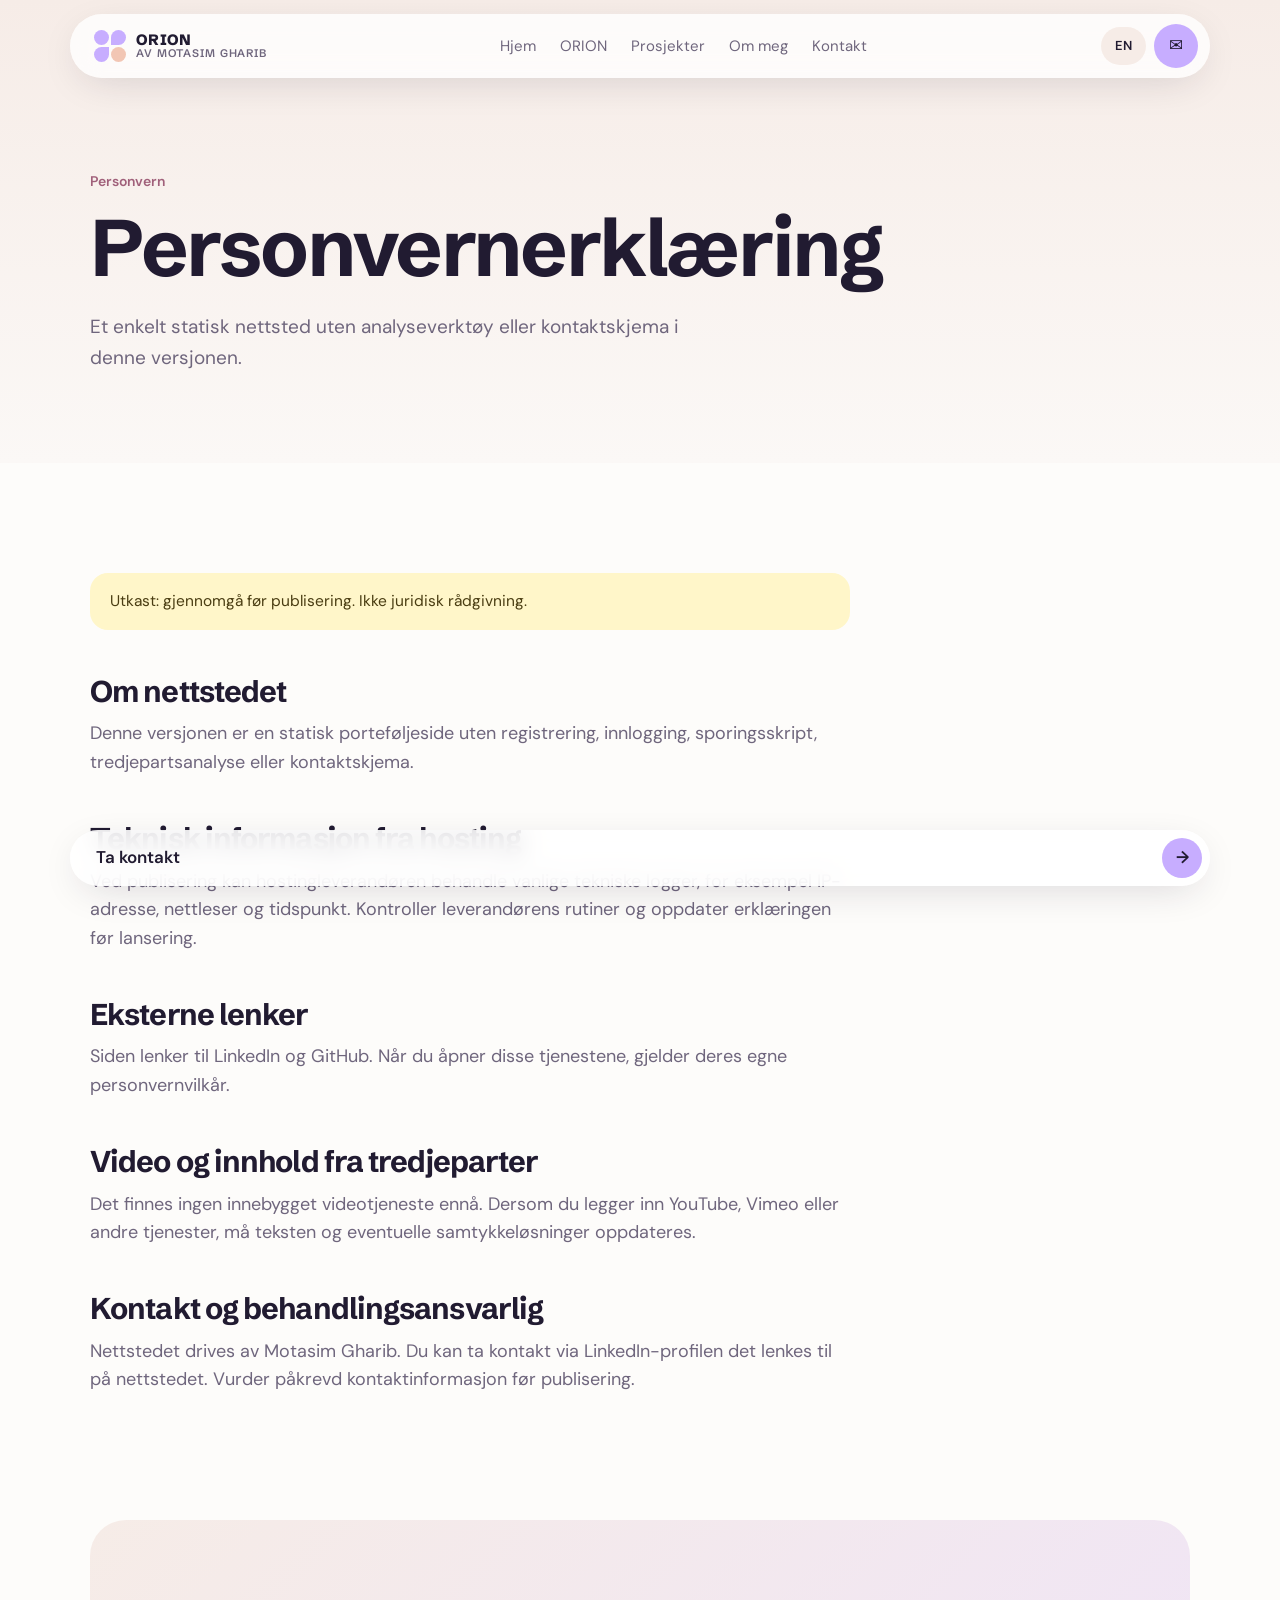
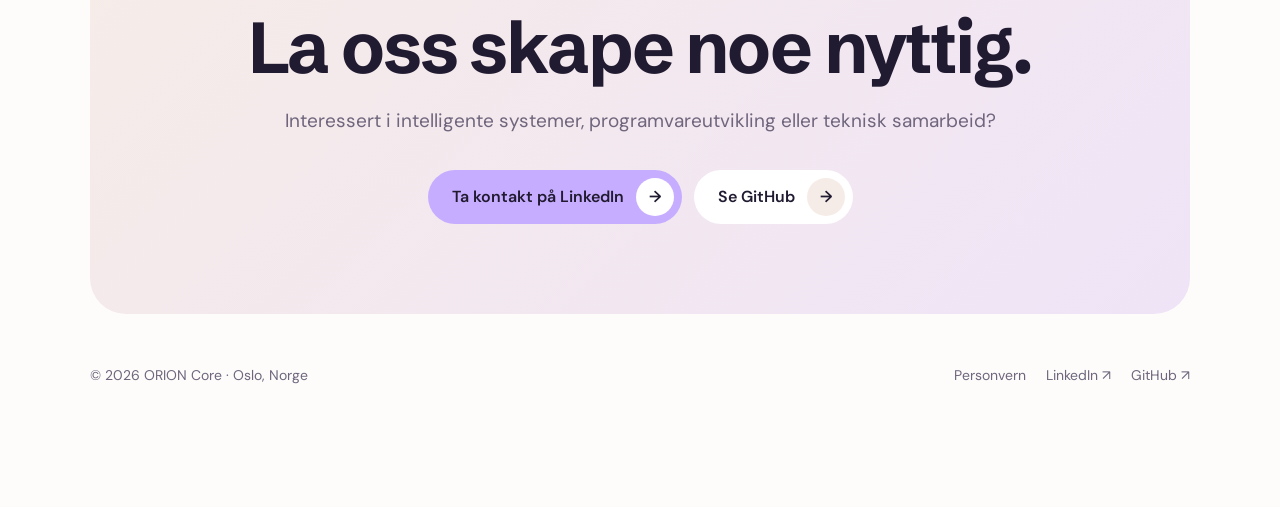
==== no/privacy/index.html @ 1981efc3 "ORION Core website Co-Authored-By: Claude Opus 5.5 <noreply@anthropic.com>" ====
<!doctype html>
<html lang="nb">
<head>
<meta charset="utf-8">
<meta name="viewport" content="width=device-width, initial-scale=1">
<meta name="description" content="Et enkelt statisk nettsted uten analyseverktøy eller kontaktskjema i denne versjonen.">
<title>Personvern | ORION Core</title>
<link rel="icon" type="image/svg+xml" href="../../assets/images/favicon.svg">
<link rel="preconnect" href="https://fonts.googleapis.com"><link rel="preconnect" href="https://fonts.gstatic.com" crossorigin>
<link href="https://fonts.googleapis.com/css2?family=DM+Sans:wght@400;500;600&family=Schibsted+Grotesk:wght@600;700;800&display=swap" rel="stylesheet">
<link rel="stylesheet" href="../../assets/css/site.css">
</head>
<body>
<a class="skip" href="#main">Gå til innhold</a>
<nav class="top" aria-label="Primary"><div class="pill">
  <a class="logo" href="../../no/index.html"><span class="mark" aria-hidden="true"><i></i><i></i><i></i><i></i></span><span>ORION<small>AV MOTASIM GHARIB</small></span></a>
  <ul class="links" id="nav-links"><li><a href="../../no/index.html">Hjem</a></li><li><a href="../../no/orion/index.html">ORION</a></li><li><a href="../../no/projects/index.html">Prosjekter</a></li><li><a href="../../no/about/index.html">Om meg</a></li><li><a href="../../no/contact/index.html">Kontakt</a></li></ul>
  <div class="actions">
    <a class="lang" href="../../privacy/index.html" aria-label="Read in English">EN</a>
    <a class="round" href="../../no/contact/index.html" aria-label="Kontakt">✉</a>
    <button class="round menu" aria-expanded="false" aria-controls="nav-links" aria-label="Meny">☰</button>
  </div>
</div></nav>
<main id="main">
<header class="phero"><div class="wrap"><div class="eyebrow">Personvern</div><h1>Personvernerklæring</h1><p>Et enkelt statisk nettsted uten analyseverktøy eller kontaktskjema i denne versjonen.</p></div></header><section><div class="wrap"><div class="prose rv"><div class="notice">Utkast: gjennomgå før publisering. Ikke juridisk rådgivning.</div><h2>Om nettstedet</h2><p>Denne versjonen er en statisk porteføljeside uten registrering, innlogging, sporingsskript, tredjepartsanalyse eller kontaktskjema.</p><h2>Teknisk informasjon fra hosting</h2><p>Ved publisering kan hostingleverandøren behandle vanlige tekniske logger, for eksempel IP-adresse, nettleser og tidspunkt. Kontroller leverandørens rutiner og oppdater erklæringen før lansering.</p><h2>Eksterne lenker</h2><p>Siden lenker til LinkedIn og GitHub. Når du åpner disse tjenestene, gjelder deres egne personvernvilkår.</p><h2>Video og innhold fra tredjeparter</h2><p>Det finnes ingen innebygget videotjeneste ennå. Dersom du legger inn YouTube, Vimeo eller andre tjenester, må teksten og eventuelle samtykkeløsninger oppdateres.</p><h2>Kontakt og behandlingsansvarlig</h2><p>Nettstedet drives av Motasim Gharib. Du kan ta kontakt via LinkedIn-profilen det lenkes til på nettstedet. Vurder påkrevd kontaktinformasjon før publisering.</p></div></div></section>
</main>
<div class="wrap">
  <div class="cta rv">
    <h2>La oss skape noe nyttig.</h2>
    <p>Interessert i intelligente systemer, programvareutvikling eller teknisk samarbeid?</p>
    <div class="row">
      <a class="btn main" href="https://www.linkedin.com/in/motasim-gharib/" target="_blank" rel="noopener noreferrer">Ta kontakt på LinkedIn <span class="a">→</span></a>
      <a class="btn soft" href="https://github.com/Motasim-1" target="_blank" rel="noopener noreferrer">Se GitHub <span class="a">→</span></a>
    </div>
  </div>
  <footer class="foot"><span>© 2026 ORION Core · Oslo, Norge</span><nav aria-label="Footer"><a href="../../no/privacy/index.html">Personvern</a><a href="https://www.linkedin.com/in/motasim-gharib/" target="_blank" rel="noopener noreferrer">LinkedIn ↗</a><a href="https://github.com/Motasim-1" target="_blank" rel="noopener noreferrer">GitHub ↗</a></nav></footer>
</div>
<div class="sticky"><a href="../../no/contact/index.html"><span>Ta kontakt</span><span class="a">→</span></a></div>
<script src="../../assets/js/site.js" defer></script>
</body>
</html>
---- assets/css/site.css ----
:root{
  --bg:#fdfcfa; --blush:#f6ece7; --blush2:#fbf8f6; --ink:#211b31;
  --muted:#6f667d; --line:#e6dfe4; --lav:#c7adff; --lav2:#efe6fb; --sun:#fff6c9; --peach:#f2c6b4; --rose:#a0607a;
}
*{box-sizing:border-box;margin:0;padding:0}
html{scroll-behavior:smooth}
body{background:var(--bg);color:var(--ink);font:17px/1.6 "DM Sans",system-ui,sans-serif;overflow-x:hidden}
a{color:inherit;text-decoration:none}
.wrap{max-width:1140px;margin:0 auto;padding:0 20px}
h1,h2,h3{font-family:"Schibsted Grotesk",sans-serif;letter-spacing:-.03em;line-height:1.05}
.skip{position:absolute;left:-999px}.skip:focus{left:16px;top:16px;z-index:99;background:#fff;padding:8px 14px;border-radius:99px}

/* nav */
nav.top{position:fixed;top:14px;left:16px;right:16px;z-index:20}
.pill{max-width:1140px;margin:0 auto;display:flex;align-items:center;justify-content:space-between;gap:16px;
  background:rgba(255,255,255,.78);backdrop-filter:blur(14px);-webkit-backdrop-filter:blur(14px);border-radius:999px;padding:10px 12px 10px 24px;
  box-shadow:0 10px 40px -12px rgba(33,27,49,.18)}
.logo{display:flex;align-items:center;gap:10px;font-family:"Schibsted Grotesk";font-weight:800;font-size:15px;line-height:1.05;letter-spacing:.02em}
.logo small{display:block;font-weight:600;color:var(--muted);font-size:11px;letter-spacing:.08em}
.mark{width:32px;height:32px;position:relative;flex:none}
.mark i{position:absolute;width:15px;height:15px;border-radius:50%;background:var(--lav)}
.mark i:nth-child(1){top:0;left:0}.mark i:nth-child(2){top:0;right:0;border-radius:50% 50% 50% 0}
.mark i:nth-child(3){bottom:0;left:0;border-radius:50% 0 50% 50%}.mark i:nth-child(4){bottom:0;right:0;background:var(--peach)}
.links{display:flex;gap:24px;list-style:none;font-size:15px;color:var(--muted)}
.links a:hover,.links a[aria-current]{color:var(--ink)}
.links a[aria-current]{font-weight:600}
.actions{display:flex;gap:8px;align-items:center}
.lang{font-size:13px;font-weight:600;padding:9px 14px;border-radius:99px;background:var(--blush)}
.round{width:44px;height:44px;border-radius:50%;display:grid;place-items:center;background:var(--lav);color:var(--ink);border:0;font:inherit;cursor:pointer}
.menu{display:none}
@media(max-width:860px){
  .menu{display:grid}
  .links{display:none;position:absolute;top:72px;left:0;right:0;flex-direction:column;gap:0;background:#fff;border-radius:24px;padding:10px;box-shadow:0 20px 50px -20px rgba(33,27,49,.25)}
  .links.open{display:flex}
  .links a{display:block;padding:12px 16px;border-radius:14px;font-size:17px}
  .links a:hover{background:var(--blush2)}
}

/* buttons */
.btn{display:inline-flex;align-items:center;gap:12px;padding:8px 8px 8px 24px;border-radius:999px;font-weight:600;font-size:16px;transition:.25s}
.btn .a{width:38px;height:38px;border-radius:50%;display:grid;place-items:center;transition:.25s}
.btn.main{background:var(--lav);color:var(--ink)}.btn.main .a{background:#fff}
.btn.soft{background:#fff;color:var(--ink)}.btn.soft .a{background:var(--blush)}
.btn:hover .a{transform:translateX(4px)}
.link{font-weight:600;margin-left:18px;display:inline-block;padding:10px 0}

/* hero (home) */
.hero{min-height:100vh;background:linear-gradient(180deg,var(--blush) 0%,var(--blush2) 100%);display:flex;align-items:flex-end;padding:130px 0 90px}
.hero .wrap{width:100%;display:grid;grid-template-columns:1.05fr 1fr;gap:40px;align-items:end}
.hero h1{font-size:clamp(46px,7.4vw,96px);line-height:1.02}
.hero h1 .w{opacity:.18;transition:opacity .6s}
.hero h1 .w.on{opacity:1}
.hero p{color:var(--muted);font-size:19px;max-width:500px;margin:26px 0 34px}
.visual{position:relative}
.chip{position:absolute;top:-18px;right:20px;background:var(--sun);color:#4a3d12;border-radius:999px;padding:8px 16px;font-size:13px;font-weight:600;z-index:1}
.board{background:#fff;border-radius:28px;padding:26px;box-shadow:0 40px 80px -30px rgba(33,27,49,.35);transform:rotate(1.5deg)}
.board .in{background:var(--blush);border-radius:16px;padding:14px 16px;font-weight:500}
.lbl{display:block;font-size:12px;font-weight:600;color:var(--rose);margin-bottom:2px}
.core{margin:16px auto;width:max-content;display:flex;align-items:center;gap:10px;background:var(--lav);border-radius:999px;padding:10px 20px;font-family:"Schibsted Grotesk";font-weight:700}
.core span{width:10px;height:10px;border-radius:50%;background:#fff;animation:ping 2s infinite}
@keyframes ping{0%{box-shadow:0 0 0 0 rgba(255,255,255,.9)}70%{box-shadow:0 0 0 10px rgba(255,255,255,0)}}
.tasks{list-style:none}
.tasks li{display:flex;align-items:center;gap:12px;padding:11px 4px;border-top:1px solid var(--line);font-size:15px}
.tasks i{width:24px;height:24px;border-radius:50%;display:grid;place-items:center;font-style:normal;font-size:12px;font-weight:700;flex:none}
.ok{background:var(--lav)}
.wait{background:var(--sun);color:#4a3d12}
@media(max-width:900px){.hero .wrap{grid-template-columns:1fr}}

/* page hero (subpages) */
.phero{background:linear-gradient(180deg,var(--blush) 0%,var(--blush2) 100%);padding:170px 0 90px}
.phero h1{font-size:clamp(40px,6.4vw,80px);max-width:900px}
.phero p{color:var(--muted);font-size:19px;max-width:640px;margin-top:22px}

section{padding:110px 0}
.eyebrow{font-size:14px;font-weight:600;color:var(--rose);margin-bottom:14px}
.h2{font-size:clamp(34px,5vw,62px);max-width:820px}
.lead{color:var(--muted);font-size:19px;max-width:640px;margin-top:20px}

/* steps */
.steps{display:grid;grid-template-columns:repeat(4,1fr);gap:16px;margin-top:60px}
.step{background:var(--blush2);border-radius:26px;padding:28px 24px 30px;transition:.3s}
.step:hover{background:var(--blush);transform:translateY(-4px)}
.step .n{font-family:"Schibsted Grotesk";font-weight:800;font-size:15px;width:42px;height:42px;border-radius:50%;display:grid;place-items:center;background:#fff;margin-bottom:46px}
.step:last-child .n{background:var(--lav)}
.step h3{font-size:24px;margin-bottom:10px}
.step p{color:var(--muted);font-size:15.5px}
@media(max-width:900px){.steps{grid-template-columns:1fr 1fr}}
@media(max-width:540px){.steps{grid-template-columns:1fr}}

/* lavender block */
.night{background:var(--lav2);border-radius:36px;margin:0 16px;padding:110px 0}
.night .lead{color:var(--muted)}
.ideas{display:grid;grid-template-columns:1fr 1fr;gap:0 60px;margin-top:56px}
.idea{display:flex;gap:18px;padding:26px 0;border-top:1px solid rgba(33,27,49,.08)}
.idea .ck{flex:none;width:28px;height:28px;border-radius:50%;background:#fff;display:grid;place-items:center;font-size:14px;font-weight:700;margin-top:2px}
.idea h3{font-size:21px;margin-bottom:6px}
.idea p{color:var(--muted);font-size:15.5px}
@media(max-width:800px){.ideas{grid-template-columns:1fr}}

/* cards */
.cards{display:grid;grid-template-columns:repeat(3,1fr);gap:16px;margin-top:50px}
.cards.two{grid-template-columns:1fr 1fr}
.card{border-radius:26px;padding:32px;background:var(--blush2);transition:.3s;display:flex;flex-direction:column}
.card:hover{transform:translateY(-4px)}
.card:nth-child(3n+1){background:var(--blush)}.card:nth-child(3n+2){background:var(--lav2)}.card:nth-child(3n){background:var(--sun)}
.card .tag{font-size:12px;font-weight:600;letter-spacing:.06em;color:var(--rose);margin-bottom:14px}
.card h3{font-size:24px;margin-bottom:12px}
.card p{color:var(--muted);font-size:15.5px;flex:1}
.card .more{margin-top:20px;font-weight:600}
@media(max-width:900px){.cards,.cards.two{grid-template-columns:1fr}}

/* prose */
.prose{max-width:760px}
.prose h2{font-size:30px;margin:46px 0 12px}
.prose h2:first-child{margin-top:0}
.prose p{color:var(--muted);margin-bottom:16px;font-size:18px}
.notice{background:var(--sun);color:#4a3d12;border-radius:18px;padding:16px 20px;margin-bottom:40px;font-size:15.5px}
.chips{display:flex;flex-wrap:wrap;gap:10px;margin-top:14px}
.chips span{background:var(--lav2);border-radius:99px;padding:8px 16px;font-size:15px;font-weight:500}

/* about split */
.split{display:grid;grid-template-columns:1fr 1fr;gap:60px;align-items:start}
.split p{color:var(--muted);font-size:18px}
@media(max-width:860px){.split{grid-template-columns:1fr;gap:24px}}

/* cta */
.cta{background:linear-gradient(135deg,var(--blush),#efe4f7);border-radius:36px;padding:90px 30px;text-align:center;margin-bottom:20px}
.cta h2{font-size:clamp(36px,6vw,72px);max-width:800px;margin:0 auto 20px}
.cta p{color:var(--muted);font-size:19px;margin-bottom:34px}
.row{display:flex;gap:12px;justify-content:center;flex-wrap:wrap}
.foot{padding:30px 0 120px;color:var(--muted);font-size:14px;display:flex;justify-content:space-between;flex-wrap:wrap;gap:14px}
.foot nav{display:flex;gap:20px}
.foot a:hover{color:var(--ink)}

/* sticky bar */
.sticky{position:fixed;left:16px;right:16px;bottom:14px;z-index:20;transition:.4s}
.sticky a{max-width:1140px;margin:0 auto;display:flex;justify-content:space-between;align-items:center;background:rgba(255,255,255,.85);backdrop-filter:blur(12px);-webkit-backdrop-filter:blur(12px);box-shadow:0 10px 40px -12px rgba(33,27,49,.2);border-radius:999px;padding:8px 8px 8px 26px;font-weight:600}
.sticky .a{width:40px;height:40px;border-radius:50%;background:var(--lav);display:grid;place-items:center}
.sticky.hide{transform:translateY(120px)}

.rv{opacity:0;transform:translateY(30px);transition:.9s cubic-bezier(.2,.7,.2,1)}
.rv.in{opacity:1;transform:none}
@media(prefers-reduced-motion:reduce){.rv{opacity:1;transform:none;transition:none}.hero h1 .w{opacity:1}*{animation:none!important}}
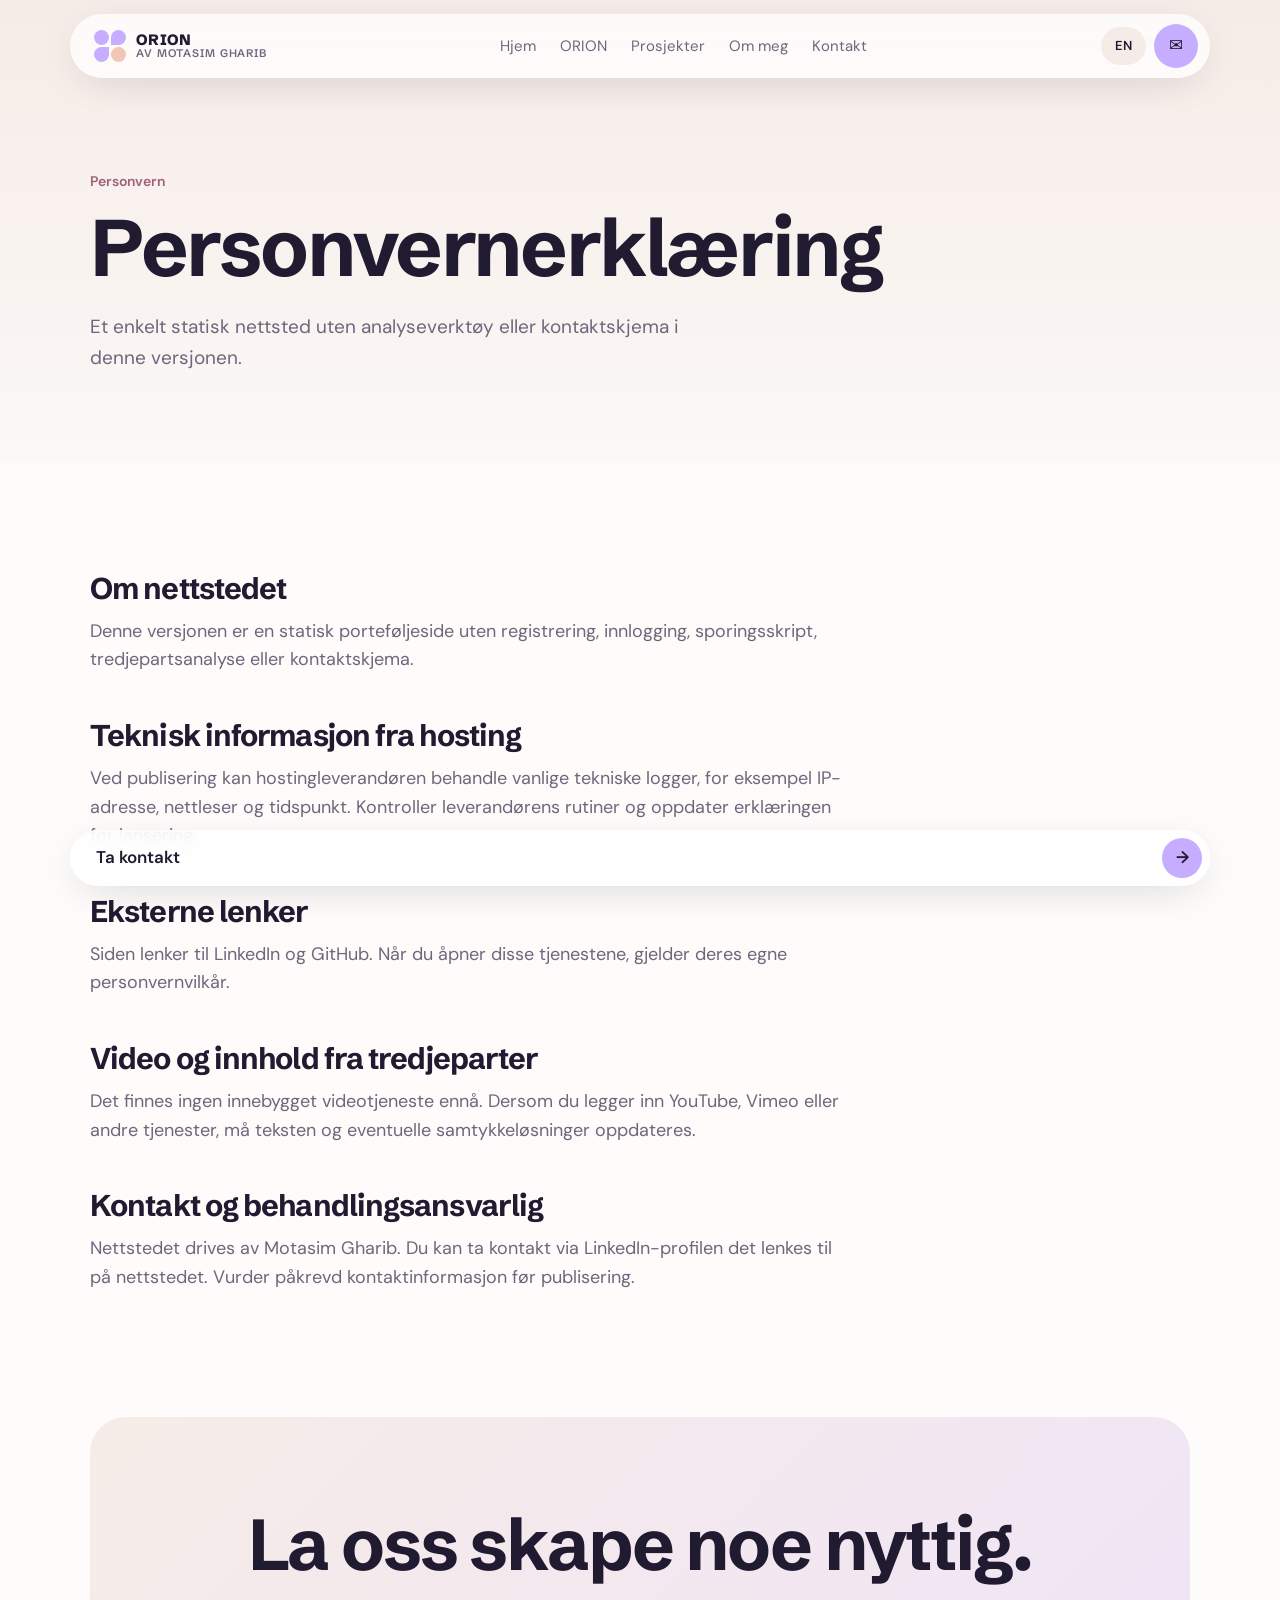
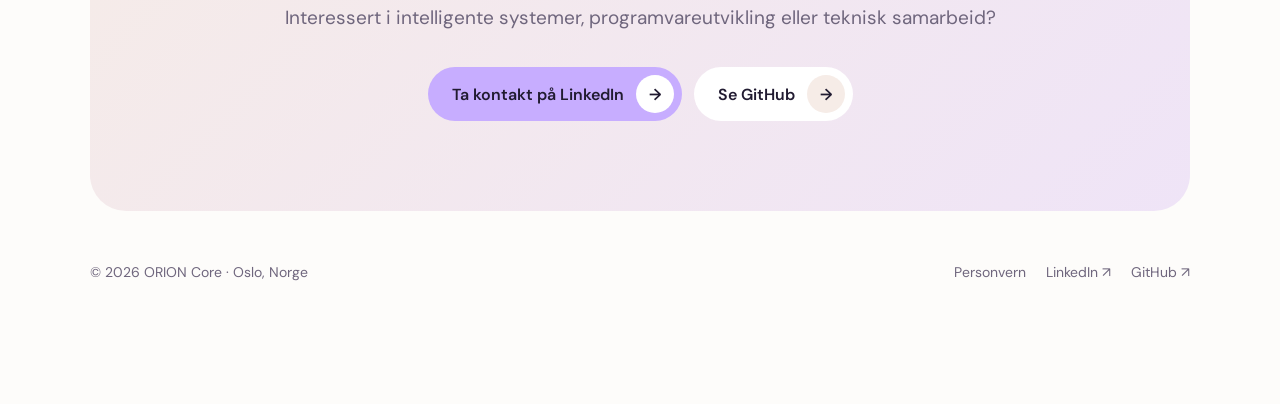
==== commit 227e9e0b: "Remove draft notice from privacy pages Co-Authored-By: Claude Opus 5.5 <noreply@anthropic.com>" ====
--- a/no/privacy/index.html
+++ b/no/privacy/index.html
@@ -22,7 +22,7 @@
   </div>
 </div></nav>
 <main id="main">
-<header class="phero"><div class="wrap"><div class="eyebrow">Personvern</div><h1>Personvernerklæring</h1><p>Et enkelt statisk nettsted uten analyseverktøy eller kontaktskjema i denne versjonen.</p></div></header><section><div class="wrap"><div class="prose rv"><div class="notice">Utkast: gjennomgå før publisering. Ikke juridisk rådgivning.</div><h2>Om nettstedet</h2><p>Denne versjonen er en statisk porteføljeside uten registrering, innlogging, sporingsskript, tredjepartsanalyse eller kontaktskjema.</p><h2>Teknisk informasjon fra hosting</h2><p>Ved publisering kan hostingleverandøren behandle vanlige tekniske logger, for eksempel IP-adresse, nettleser og tidspunkt. Kontroller leverandørens rutiner og oppdater erklæringen før lansering.</p><h2>Eksterne lenker</h2><p>Siden lenker til LinkedIn og GitHub. Når du åpner disse tjenestene, gjelder deres egne personvernvilkår.</p><h2>Video og innhold fra tredjeparter</h2><p>Det finnes ingen innebygget videotjeneste ennå. Dersom du legger inn YouTube, Vimeo eller andre tjenester, må teksten og eventuelle samtykkeløsninger oppdateres.</p><h2>Kontakt og behandlingsansvarlig</h2><p>Nettstedet drives av Motasim Gharib. Du kan ta kontakt via LinkedIn-profilen det lenkes til på nettstedet. Vurder påkrevd kontaktinformasjon før publisering.</p></div></div></section>
+<header class="phero"><div class="wrap"><div class="eyebrow">Personvern</div><h1>Personvernerklæring</h1><p>Et enkelt statisk nettsted uten analyseverktøy eller kontaktskjema i denne versjonen.</p></div></header><section><div class="wrap"><div class="prose rv"><h2>Om nettstedet</h2><p>Denne versjonen er en statisk porteføljeside uten registrering, innlogging, sporingsskript, tredjepartsanalyse eller kontaktskjema.</p><h2>Teknisk informasjon fra hosting</h2><p>Ved publisering kan hostingleverandøren behandle vanlige tekniske logger, for eksempel IP-adresse, nettleser og tidspunkt. Kontroller leverandørens rutiner og oppdater erklæringen før lansering.</p><h2>Eksterne lenker</h2><p>Siden lenker til LinkedIn og GitHub. Når du åpner disse tjenestene, gjelder deres egne personvernvilkår.</p><h2>Video og innhold fra tredjeparter</h2><p>Det finnes ingen innebygget videotjeneste ennå. Dersom du legger inn YouTube, Vimeo eller andre tjenester, må teksten og eventuelle samtykkeløsninger oppdateres.</p><h2>Kontakt og behandlingsansvarlig</h2><p>Nettstedet drives av Motasim Gharib. Du kan ta kontakt via LinkedIn-profilen det lenkes til på nettstedet. Vurder påkrevd kontaktinformasjon før publisering.</p></div></div></section>
 </main>
 <div class="wrap">
   <div class="cta rv">
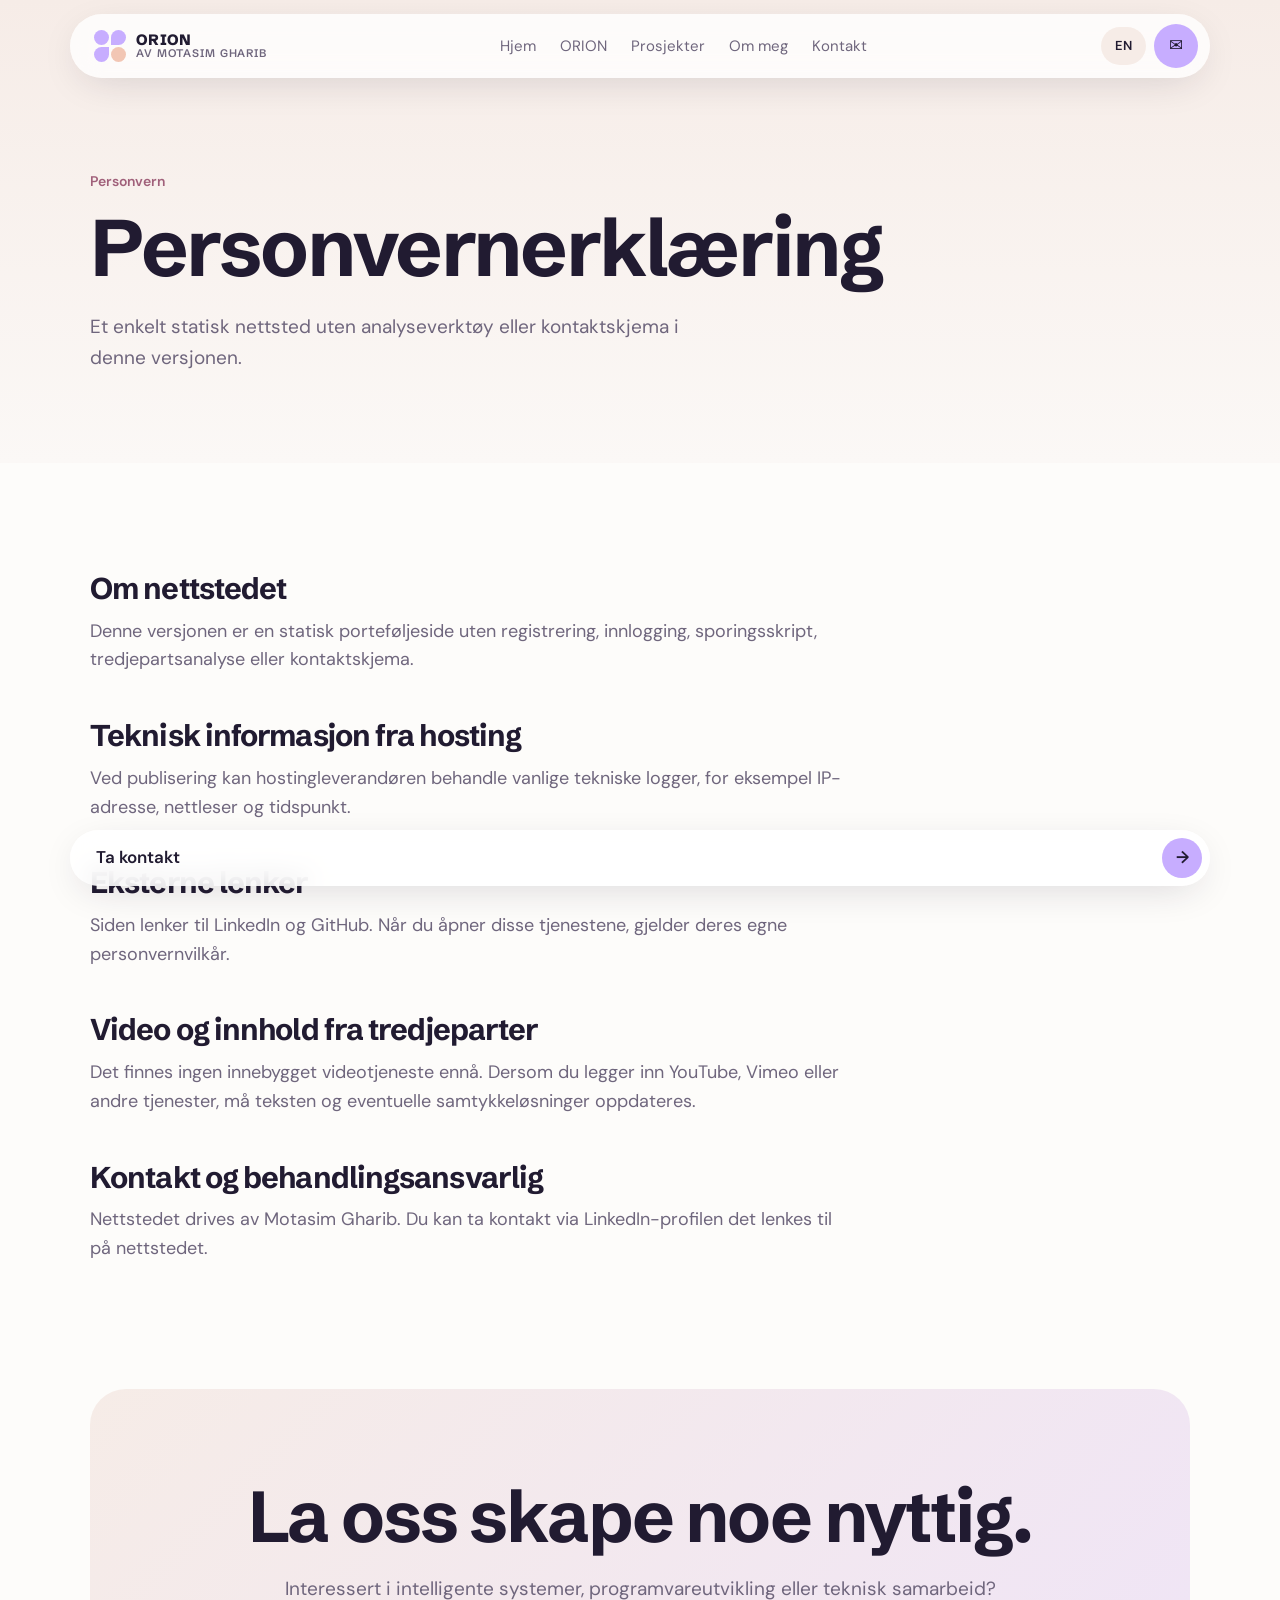
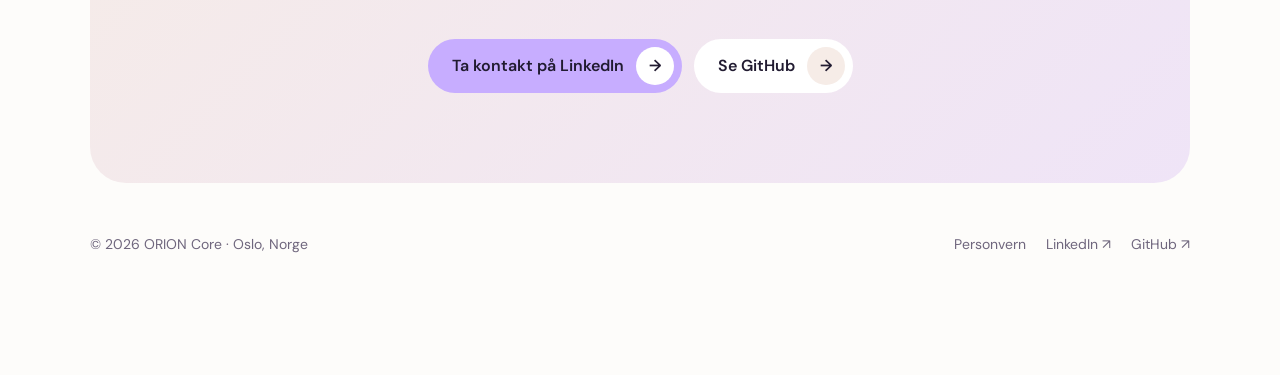
==== commit e83f4e2a: "Remove internal notes from privacy pages Co-Authored-By: Claude Opus 5.5 <noreply@anthropic.com>" ====
--- a/no/privacy/index.html
+++ b/no/privacy/index.html
@@ -22,7 +22,7 @@
   </div>
 </div></nav>
 <main id="main">
-<header class="phero"><div class="wrap"><div class="eyebrow">Personvern</div><h1>Personvernerklæring</h1><p>Et enkelt statisk nettsted uten analyseverktøy eller kontaktskjema i denne versjonen.</p></div></header><section><div class="wrap"><div class="prose rv"><h2>Om nettstedet</h2><p>Denne versjonen er en statisk porteføljeside uten registrering, innlogging, sporingsskript, tredjepartsanalyse eller kontaktskjema.</p><h2>Teknisk informasjon fra hosting</h2><p>Ved publisering kan hostingleverandøren behandle vanlige tekniske logger, for eksempel IP-adresse, nettleser og tidspunkt. Kontroller leverandørens rutiner og oppdater erklæringen før lansering.</p><h2>Eksterne lenker</h2><p>Siden lenker til LinkedIn og GitHub. Når du åpner disse tjenestene, gjelder deres egne personvernvilkår.</p><h2>Video og innhold fra tredjeparter</h2><p>Det finnes ingen innebygget videotjeneste ennå. Dersom du legger inn YouTube, Vimeo eller andre tjenester, må teksten og eventuelle samtykkeløsninger oppdateres.</p><h2>Kontakt og behandlingsansvarlig</h2><p>Nettstedet drives av Motasim Gharib. Du kan ta kontakt via LinkedIn-profilen det lenkes til på nettstedet. Vurder påkrevd kontaktinformasjon før publisering.</p></div></div></section>
+<header class="phero"><div class="wrap"><div class="eyebrow">Personvern</div><h1>Personvernerklæring</h1><p>Et enkelt statisk nettsted uten analyseverktøy eller kontaktskjema i denne versjonen.</p></div></header><section><div class="wrap"><div class="prose rv"><h2>Om nettstedet</h2><p>Denne versjonen er en statisk porteføljeside uten registrering, innlogging, sporingsskript, tredjepartsanalyse eller kontaktskjema.</p><h2>Teknisk informasjon fra hosting</h2><p>Ved publisering kan hostingleverandøren behandle vanlige tekniske logger, for eksempel IP-adresse, nettleser og tidspunkt.</p><h2>Eksterne lenker</h2><p>Siden lenker til LinkedIn og GitHub. Når du åpner disse tjenestene, gjelder deres egne personvernvilkår.</p><h2>Video og innhold fra tredjeparter</h2><p>Det finnes ingen innebygget videotjeneste ennå. Dersom du legger inn YouTube, Vimeo eller andre tjenester, må teksten og eventuelle samtykkeløsninger oppdateres.</p><h2>Kontakt og behandlingsansvarlig</h2><p>Nettstedet drives av Motasim Gharib. Du kan ta kontakt via LinkedIn-profilen det lenkes til på nettstedet.</p></div></div></section>
 </main>
 <div class="wrap">
   <div class="cta rv">
